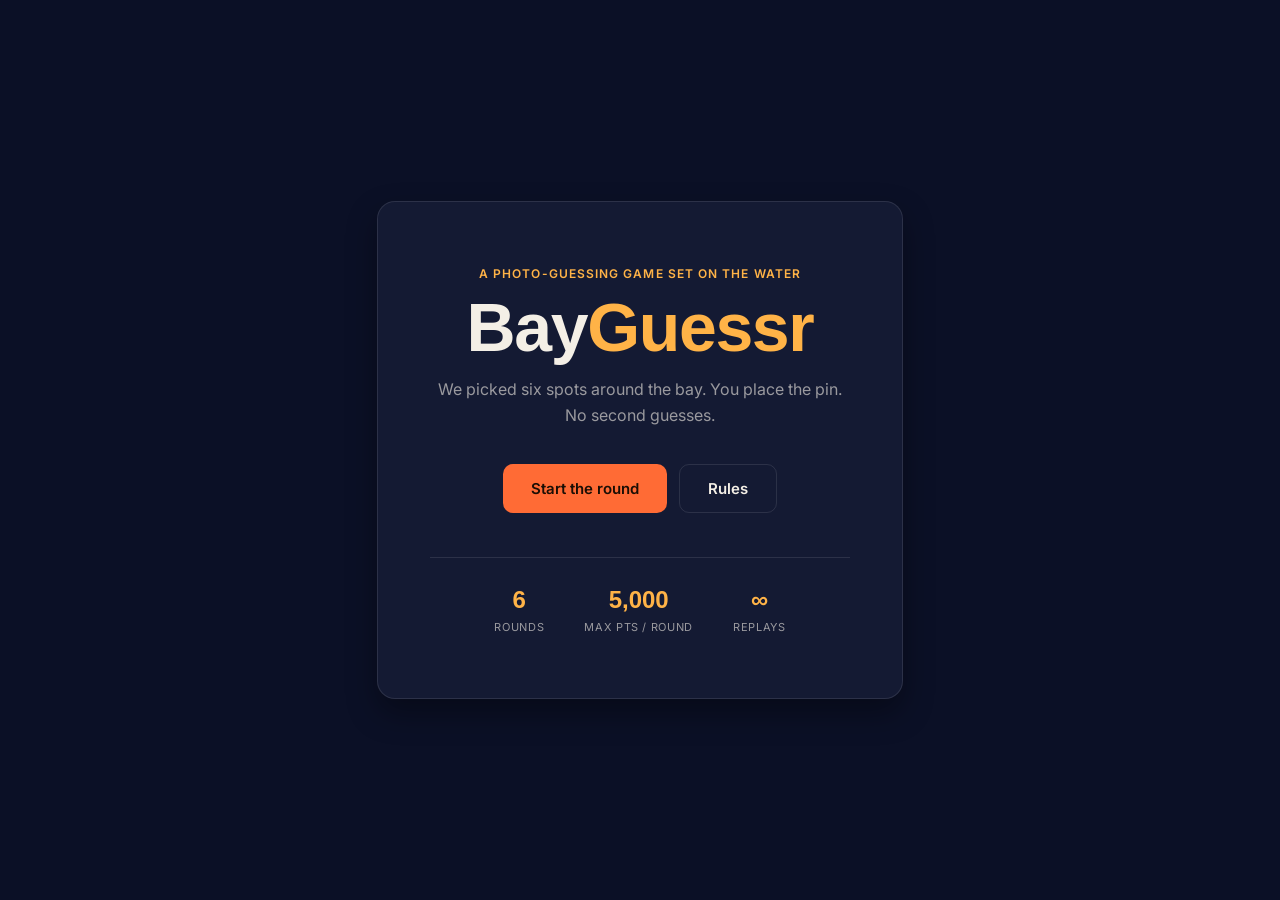
==== MarinaBay Guesser/index.html @ de671f03 "Add files via upload" ====
<!DOCTYPE html>
<html lang="en">
<head>
<meta charset="UTF-8">
<meta name="viewport" content="width=device-width, initial-scale=1.0">
<title>BayGuessr — Guess the Bay</title>
<link rel="preconnect" href="https://fonts.googleapis.com">
<link rel="preconnect" href="https://fonts.gstatic.com" crossorigin>
<link href="https://fonts.googleapis.com/css2?family=Fraunces:opsz,wght@9..144,400;9..144,500;9..144,600;9..144,700&family=Inter:wght@400;500;600;700&display=swap" rel="stylesheet">
<link rel="stylesheet" href="styles.css">
</head>
<body>


<!-- Ambient sunset backdrop, shifts hue as rounds progress -->
<div class="sky" id="sky">
  <div class="sky-glow"></div>
  <svg class="skyline" viewBox="0 0 1440 220" preserveAspectRatio="none" aria-hidden="true">
    <rect x="0" y="140" width="60" height="80" fill="currentColor"/>
    <rect x="70" y="110" width="40" height="110" fill="currentColor"/>
    <rect x="120" y="160" width="50" height="60" fill="currentColor"/>
    <rect x="640" y="90" width="26" height="130" fill="currentColor"/>
    <rect x="678" y="70" width="26" height="150" fill="currentColor"/>
    <rect x="716" y="90" width="26" height="130" fill="currentColor"/>
    <path d="M628 90 Q690 40 754 90 L754 100 Q690 60 628 100 Z" fill="currentColor"/>
    <path d="M300 220 L300 130 Q300 110 320 110 Q340 110 340 130 L340 145 Q340 160 355 160 L365 160" fill="none" stroke="currentColor" stroke-width="4"/>
    <circle cx="320" cy="105" r="22" fill="currentColor" opacity="0.85"/>
    <path d="M380 220 L380 150 Q380 132 398 132" fill="none" stroke="currentColor" stroke-width="4"/>
    <circle cx="398" cy="128" r="16" fill="currentColor" opacity="0.85"/>
    <rect x="900" y="120" width="30" height="100" fill="currentColor"/>
    <rect x="940" y="150" width="35" height="70" fill="currentColor"/>
    <rect x="985" y="100" width="28" height="120" fill="currentColor"/>
    <rect x="1200" y="130" width="45" height="90" fill="currentColor"/>
    <rect x="1260" y="160" width="30" height="60" fill="currentColor"/>
    <rect x="1330" y="110" width="40" height="110" fill="currentColor"/>
  </svg>
</div>

<!-- ============ START SCREEN ============ -->
<section class="screen active" id="screen-start">
  <div class="glass-card start-card">
    <p class="eyebrow">A photo-guessing game set on the water</p>
    <h1 class="logo">Bay<span>Guessr</span></h1>
    <p class="tagline">We picked six spots around the bay. You place the pin. No second guesses.</p>

    <div class="start-actions">
      <button class="btn btn-primary" id="btn-play">Start the round</button>
      <button class="btn btn-ghost" id="btn-howto">Rules</button>
    </div>

    <div class="start-meta">
      <div class="meta-item"><span class="meta-num">6</span><span class="meta-label">Rounds</span></div>
      <div class="meta-item"><span class="meta-num">5,000</span><span class="meta-label">Max pts / round</span></div>
      <div class="meta-item"><span class="meta-num">∞</span><span class="meta-label">Replays</span></div>
    </div>
  </div>
</section>

<!-- ============ INSTRUCTIONS MODAL ============ -->
<div class="modal-backdrop" id="modal-backdrop">
  <div class="glass-card modal-card">
    <h2>How this works</h2>
    <ol class="howto-list">
      <li><span class="step-num">01</span><div><strong>Look closely.</strong> One frame, one spot, somewhere around the bay.</div></li>
      <li><span class="step-num">02</span><div><strong>Commit to a pin.</strong> Click the map — you only get one drop.</div></li>
      <li><span class="step-num">03</span><div><strong>Face the gap.</strong> A line shows exactly how far off you were.</div></li>
      <li><span class="step-num">04</span><div><strong>Walk away smarter.</strong> Every reveal drops a real fact about the spot.</div></li>
    </ol>
    <button class="btn btn-primary" id="btn-close-howto">Got it</button>
  </div>
</div>

<!-- ============ GAME SCREEN ============ -->
<section class="screen" id="screen-game">
  <header class="game-topbar glass-card">
    <div class="round-indicator">
      <span class="round-label">Round</span>
      <span class="round-count"><span id="round-current">1</span> / <span id="round-total">6</span></span>
    </div>
    <div class="progress-track"><div class="progress-fill" id="progress-fill"></div></div>
    <div class="score-live">
      <span class="round-label">Score</span>
      <span class="score-count" id="score-live">0</span>
    </div>
  </header>

  <div class="game-body">
    <div class="glass-card photo-panel">
      <div class="photo-frame" id="photo-frame"><!-- scene svg injected --></div>
      <p class="photo-caption">Name the spot.</p>
    </div>

    <div class="glass-card map-panel">
      <div class="map-wrap">
        <svg id="map-svg" viewBox="0 0 800 500" class="bay-map">
          
          <!-- This loads your local map image perfectly into the SVG -->
          <image href="map.jpg" x="0" y="0" width="800" height="500" preserveAspectRatio="none" />
          
          <g id="pins-layer"></g>
        </svg>
        <p class="map-hint">One click. Choose carefully.</p>
      </div>
      <button class="btn btn-primary btn-guess" id="btn-guess" disabled>Lock it in</button>
    </div>
  </div>
</section>

<!-- ============ REVEAL SCREEN ============ -->
<section class="screen" id="screen-reveal">
  <div class="reveal-body">
    <div class="glass-card reveal-map-panel">
      <svg id="reveal-svg" viewBox="0 0 800 500" class="bay-map">
        
        <!-- Same real local map image for the reveal screen -->
        <image href="map.jpg" x="0" y="0" width="800" height="500" preserveAspectRatio="none" />
        
        <g id="reveal-layer"></g>
      </svg>
    </div>

    <div class="glass-card reveal-info-panel">
      <p class="eyebrow" id="reveal-title-eyebrow">Location revealed</p>
      <h2 id="reveal-title">—</h2>
      <p class="reveal-fact" id="reveal-fact">—</p>

      <div class="reveal-stats">
        <div class="stat-block">
          <span class="stat-label">Distance</span>
          <span class="stat-value" id="reveal-distance">0 m</span>
        </div>
        <div class="stat-block">
          <span class="stat-label">Points earned</span>
          <span class="stat-value points" id="reveal-points">0</span>
        </div>
      </div>

      <button class="btn btn-primary" id="btn-next">Next round</button>
    </div>
  </div>
</section>

<!-- ============ END SCREEN ============ -->
<section class="screen" id="screen-end">
  <div class="glass-card end-card">
    <p class="eyebrow">That's the bay</p>
    <h2 class="end-score-label">Your total</h2>
    <div class="end-score" id="end-score">0</div>
    <p class="end-score-max">out of <span id="end-score-max">30,000</span></p>

    <div class="end-stats">
      <div class="stat-block">
        <span class="stat-label">Best round</span>
        <span class="stat-value" id="stat-best">—</span>
      </div>
      <div class="stat-block">
        <span class="stat-label">Avg. distance</span>
        <span class="stat-value" id="stat-avg-dist">—</span>
      </div>
      <div class="stat-block">
        <span class="stat-label">Perfect pins</span>
        <span class="stat-value" id="stat-perfect">—</span>
      </div>
    </div>

    <div class="leaderboard">
      <h3>Leaderboard</h3>
      <ol id="leaderboard-list"></ol>
    </div>

    <button class="btn btn-primary" id="btn-replay">Play again</button>
  </div>
</section>

<script src="script1.js"></script>
</body>
</html>
---- MarinaBay Guesser/styles.css ----
:root{
  --navy: #0b1026;
  --panel: #141a33;
  --plum: #241a3d;
  --orange: #ff6b35;
  --gold: #ffb347;
  --pink: #ff8fa3;
  --glass: rgba(255,255,255,0.045);
  --glass-border: rgba(255,255,255,0.10);
  --text-hi: #f4efe6;
  --text-lo: rgba(244,239,230,0.60);
  --radius: 18px;
  --font-display: 'Bricolage Grotesque', sans-serif;
  --font-body: 'Inter', sans-serif;
}

*{ box-sizing: border-box; }
html,body{
  margin:0; padding:0; min-height:100%;
  font-family: var(--font-body);
  color: var(--text-hi);
  background: var(--navy);
  overflow-x:hidden;
}

@media (prefers-reduced-motion: reduce){
  *{ animation-duration: 0.01ms !important; transition-duration: 0.01ms !important; }
}

.sky{
  position: fixed; inset:0; z-index:-1;
  background: var(--navy);
}
.sky-glow{
  position:absolute; inset:0;
  background: var(--plum);
  opacity: 0.35;
}
.sky.dusk .sky-glow{ background: #33213f; opacity: 0.4; }
.sky.night .sky-glow{ background: #171226; opacity: 0.5; }
.skyline{
  position:absolute; left:0; right:0; bottom:0; width:100%; height:30vh; min-height:170px;
  color: rgba(0,0,0,0.45);
}

.screen{
  display:none;
  min-height:100vh;
  width:100%;
  align-items:center;
  justify-content:center;
  padding: 32px 20px;
  position:relative;
  z-index:1;
}
.screen.active{ display:flex; flex-direction:column; }

.glass-card{
  background: var(--panel);
  border: 1px solid var(--glass-border);
  border-radius: var(--radius);
  box-shadow: 0 14px 30px rgba(0,0,0,0.35);
}

.eyebrow{
  font-family: var(--font-body);
  font-size: 12px;
  letter-spacing: 0.09em;
  text-transform: uppercase;
  color: var(--gold);
  margin: 0 0 12px;
  font-weight: 600;
}
h1, h2, h3{ font-family: var(--font-display); margin: 0; }

.btn{
  font-family: var(--font-body);
  font-weight: 600;
  font-size: 15px;
  border-radius: 10px;
  padding: 14px 28px;
  border: none;
  cursor: pointer;
  transition: opacity 0.15s ease, transform 0.1s ease;
}
.btn:active{ transform: scale(0.98); }
.btn:disabled{ opacity:0.35; cursor:not-allowed; }
.btn-primary{
  background: var(--orange);
  color: #1a0e05;
}
.btn-primary:hover:not(:disabled){ opacity: 0.92; }
.btn-ghost{
  background: transparent;
  color: var(--text-hi);
  border: 1px solid var(--glass-border);
}
.btn-ghost:hover{ background: rgba(255,255,255,0.05); }

.start-card{
  max-width: 600px;
  padding: 64px 52px;
  text-align:center;
}
.logo{
  font-size: clamp(46px, 7vw, 68px);
  font-weight: 800;
  letter-spacing: -0.02em;
  line-height: 1;
  margin-bottom: 16px;
  color: var(--text-hi);
}
.logo span{ color: var(--gold); }
.tagline{
  color: var(--text-lo);
  font-size: 16px;
  max-width: 420px;
  margin: 0 auto 36px;
  line-height: 1.6;
}
.start-actions{
  display:flex; gap:12px; justify-content:center; flex-wrap:wrap;
  margin-bottom: 44px;
}
.start-meta{
  display:flex; justify-content:center; gap:40px;
  border-top: 1px solid var(--glass-border);
  padding-top: 28px;
}
.meta-item{ display:flex; flex-direction:column; gap:6px; }
.meta-num{ font-family: var(--font-display); font-size: 24px; font-weight: 700; color: var(--gold); }
.meta-label{ font-size: 11px; color: var(--text-lo); text-transform: uppercase; letter-spacing: 0.06em; }

.modal-backdrop{
  display:none;
  position: fixed; inset:0; z-index: 50;
  background: rgba(4,3,12,0.6);
  align-items:center; justify-content:center;
  padding: 20px;
}
.modal-backdrop.active{ display:flex; }
.modal-card{
  max-width: 460px;
  width: 100%;
  padding: 38px 36px;
}
.modal-card h2{ font-size: 24px; margin-bottom: 24px; }
.howto-list{
  list-style:none; margin:0 0 28px; padding:0;
  display:flex; flex-direction:column; gap:18px;
}
.howto-list li{ display:flex; gap:14px; align-items:flex-start; font-size:14px; color: var(--text-lo); line-height:1.55; }
.howto-list strong{ color: var(--text-hi); }
.step-num{
  font-family: var(--font-display);
  font-weight: 700;
  color: var(--orange);
  font-size: 12px;
  padding: 4px 8px;
  border: 1px solid var(--glass-border);
  border-radius: 6px;
  flex-shrink:0;
}

#screen-game{ max-width: 1160px; margin: 0 auto; align-items:stretch; }
.game-topbar{
  display:flex; align-items:center; gap:26px;
  padding: 18px 26px;
  margin-bottom: 22px;
}
.round-indicator, .score-live{ display:flex; flex-direction:column; gap:3px; min-width:90px; }
.round-label{ font-size:11px; text-transform:uppercase; letter-spacing:0.06em; color: var(--text-lo); }
.round-count, .score-count{ font-family: var(--font-display); font-size:19px; font-weight:700; }
.score-count{ color: var(--gold); }
.progress-track{
  flex:1; height:6px; border-radius:999px;
  background: rgba(255,255,255,0.08);
  overflow:hidden;
}
.progress-fill{
  height:100%; width:0%;
  background: var(--orange);
  transition: width 0.4s ease;
}

.game-body{
  display:grid;
  grid-template-columns: 1.1fr 1fr;
  gap: 22px;
  flex:1;
}
@media (max-width: 880px){
  .game-body{ grid-template-columns: 1fr; }
}

.photo-panel, .map-panel{ padding: 22px; display:flex; flex-direction:column; gap:16px; }

.photo-frame{
  border-radius: 12px;
  overflow:hidden;
  aspect-ratio: 4/3;
  position:relative;
  border: 1px solid var(--glass-border);
}
.photo-frame svg{ width:100%; height:100%; display:block; }
.photo-caption{ margin:0; color: var(--text-lo); font-size:14px; text-align:center; }

.map-wrap{ position:relative; border-radius:12px; overflow:hidden; border: 1px solid var(--glass-border); flex:1; aspect-ratio: 8/5; }
.bay-map{ width:100%; height:100%; display:block; cursor: crosshair; }
.map-hint{
  position:absolute; bottom:12px; left:50%; transform:translateX(-50%);
  font-size:12px; color: rgba(255,255,255,0.8);
  background: rgba(6,4,16,0.65); padding:6px 14px; border-radius:8px;
  pointer-events:none;
}
.btn-guess{ align-self:center; }

.pin{ transform-origin: center bottom; }

#screen-reveal{ max-width: 1160px; margin:0 auto; }
.reveal-body{
  display:grid; grid-template-columns: 1.1fr 1fr; gap:22px;
  width:100%;
}
@media (max-width: 880px){ .reveal-body{ grid-template-columns:1fr; } }
.reveal-map-panel{ padding:0; overflow:hidden; aspect-ratio: 8/5; }
.reveal-map-panel svg{ width:100%; height:100%; display:block; }
.reveal-info-panel{ padding: 32px; display:flex; flex-direction:column; }
.reveal-info-panel h2{ font-size: 26px; margin-bottom: 14px; }
.reveal-fact{ color: var(--text-lo); line-height:1.65; font-size:15px; margin-bottom:26px; }
.reveal-stats{ display:flex; gap:22px; margin-bottom:auto; padding-bottom: 32px; }
.stat-block{ display:flex; flex-direction:column; gap:5px; }
.stat-label{ font-size:11px; text-transform:uppercase; letter-spacing:0.05em; color: var(--text-lo); }
.stat-value{ font-family: var(--font-display); font-size:23px; font-weight:700; }
.stat-value.points{ color: var(--gold); }

.guess-line{ stroke: var(--pink); stroke-width:2; stroke-dasharray: 5 4; }

.end-card{ max-width: 540px; padding: 52px 46px; text-align:center; }
.end-score-label{ font-size:14px; color: var(--text-lo); font-weight:500; text-transform:uppercase; letter-spacing:0.06em; margin-bottom:8px; }
.end-score{
  font-family: var(--font-display); font-weight:800;
  font-size: clamp(52px, 9vw, 78px);
  color: var(--gold);
  line-height:1;
}
.end-score-max{ color: var(--text-lo); font-size:13px; margin: 8px 0 30px; }
.end-stats{ display:flex; justify-content:center; gap:32px; padding: 24px 0; border-top:1px solid var(--glass-border); border-bottom:1px solid var(--glass-border); margin-bottom: 28px; }

.leaderboard{ text-align:left; margin-bottom: 32px; }
.leaderboard h3{ font-size:15px; margin-bottom:14px; color: var(--text-hi); }
.leaderboard ol{ list-style:none; margin:0; padding:0; display:flex; flex-direction:column; gap:8px; }
.leaderboard li{
  display:flex; justify-content:space-between; align-items:center;
  padding:11px 15px; border-radius:8px;
  background: rgba(255,255,255,0.03);
  font-size:14px;
}
.leaderboard li.is-you{
  background: rgba(255,179,71,0.10);
  border: 1px solid rgba(255,179,71,0.3);
  font-weight:700;
}
.lb-rank{ color: var(--text-lo); width:26px; display:inline-block; }
.lb-score{ color: var(--gold); font-weight:700; }
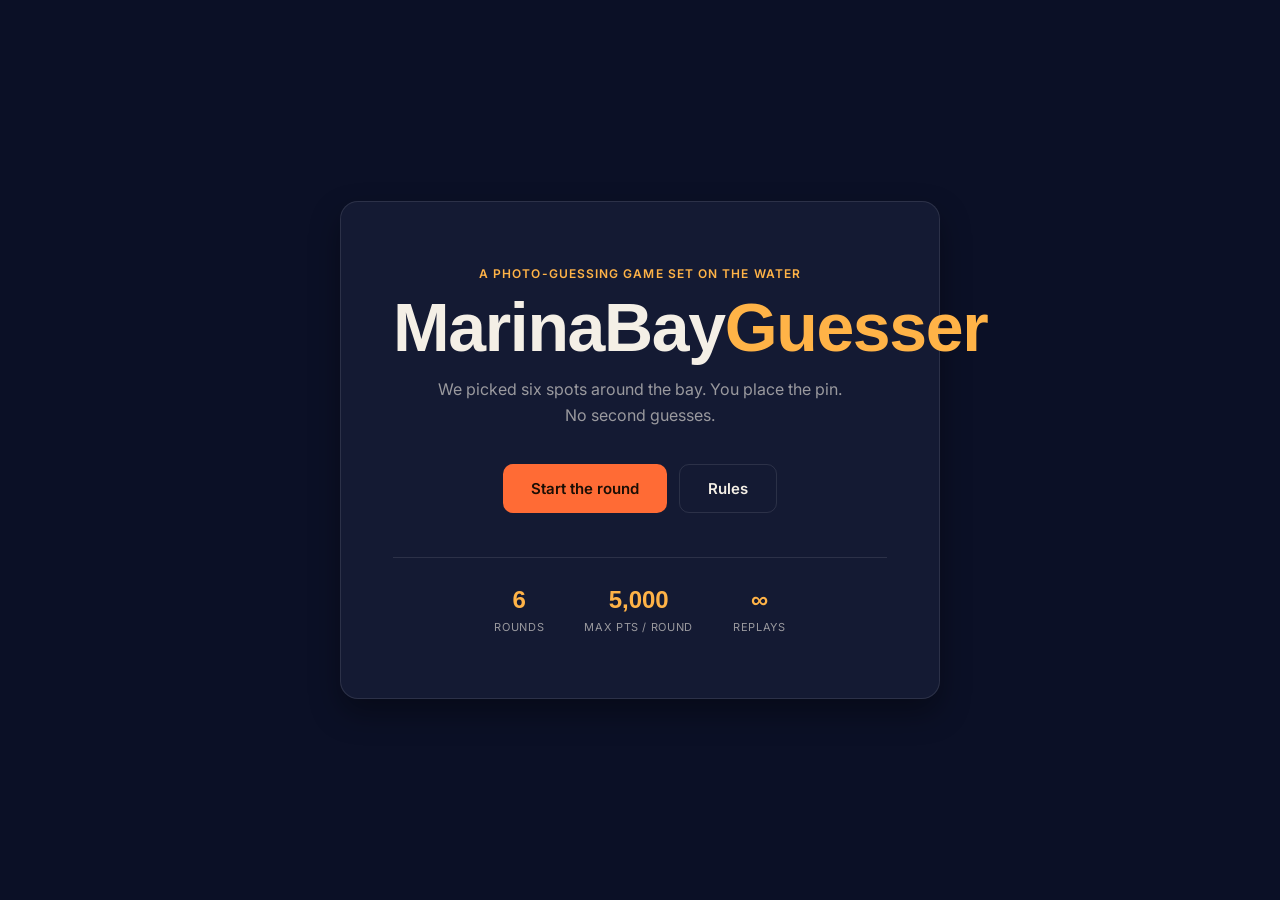
==== commit 3317e88f: "Update game title to 'MarinaBay Guesser'" ====
--- a/MarinaBay Guesser/index.html
+++ b/MarinaBay Guesser/index.html
@@ -3,7 +3,7 @@
 <head>
 <meta charset="UTF-8">
 <meta name="viewport" content="width=device-width, initial-scale=1.0">
-<title>BayGuessr — Guess the Bay</title>
+<title>MarinaBay Guesser — Guess the location</title>
 <link rel="preconnect" href="https://fonts.googleapis.com">
 <link rel="preconnect" href="https://fonts.gstatic.com" crossorigin>
 <link href="https://fonts.googleapis.com/css2?family=Fraunces:opsz,wght@9..144,400;9..144,500;9..144,600;9..144,700&family=Inter:wght@400;500;600;700&display=swap" rel="stylesheet">
@@ -12,7 +12,6 @@
 <body>
 
 
-<!-- Ambient sunset backdrop, shifts hue as rounds progress -->
 <div class="sky" id="sky">
   <div class="sky-glow"></div>
   <svg class="skyline" viewBox="0 0 1440 220" preserveAspectRatio="none" aria-hidden="true">
@@ -36,11 +35,10 @@
   </svg>
 </div>
 
-<!-- ============ START SCREEN ============ -->
 <section class="screen active" id="screen-start">
   <div class="glass-card start-card">
     <p class="eyebrow">A photo-guessing game set on the water</p>
-    <h1 class="logo">Bay<span>Guessr</span></h1>
+    <h1 class="logo">MarinaBay<span>Guesser</span></h1>
     <p class="tagline">We picked six spots around the bay. You place the pin. No second guesses.</p>
 
     <div class="start-actions">
@@ -56,7 +54,6 @@
   </div>
 </section>
 
-<!-- ============ INSTRUCTIONS MODAL ============ -->
 <div class="modal-backdrop" id="modal-backdrop">
   <div class="glass-card modal-card">
     <h2>How this works</h2>
@@ -70,7 +67,6 @@
   </div>
 </div>
 
-<!-- ============ GAME SCREEN ============ -->
 <section class="screen" id="screen-game">
   <header class="game-topbar glass-card">
     <div class="round-indicator">
@@ -86,7 +82,7 @@
 
   <div class="game-body">
     <div class="glass-card photo-panel">
-      <div class="photo-frame" id="photo-frame"><!-- scene svg injected --></div>
+      <div class="photo-frame" id="photo-frame"></div>
       <p class="photo-caption">Name the spot.</p>
     </div>
 
@@ -94,7 +90,7 @@
       <div class="map-wrap">
         <svg id="map-svg" viewBox="0 0 800 500" class="bay-map">
           
-          <!-- This loads your local map image perfectly into the SVG -->
+         
           <image href="map.jpg" x="0" y="0" width="800" height="500" preserveAspectRatio="none" />
           
           <g id="pins-layer"></g>
@@ -172,6 +168,6 @@
   </div>
 </section>
 
-<script src="script1.js"></script>
+<script src="script.js"></script>
 </body>
-</html>+</html>
--- a/MarinaBay Guesser/styles.css
+++ b/MarinaBay Guesser/styles.css
@@ -203,6 +203,15 @@
   border: 1px solid var(--glass-border);
 }
 .photo-frame svg{ width:100%; height:100%; display:block; }
+.photo-frame img{ width:100%; height:100%; display:block; object-fit:cover; }
+.photo-loading, .photo-fallback{
+  width:100%; height:100%; display:flex; flex-direction:column;
+  align-items:center; justify-content:center; gap:6px;
+  color: var(--text-lo); font-size:13px; background: rgba(255,255,255,0.03);
+  text-align:center; padding: 20px;
+}
+.photo-fallback-title{ margin:0; font-weight:600; color: var(--text-hi); }
+.photo-fallback-sub{ margin:0; color: var(--text-lo); }
 .photo-caption{ margin:0; color: var(--text-lo); font-size:14px; text-align:center; }
 
 .map-wrap{ position:relative; border-radius:12px; overflow:hidden; border: 1px solid var(--glass-border); flex:1; aspect-ratio: 8/5; }
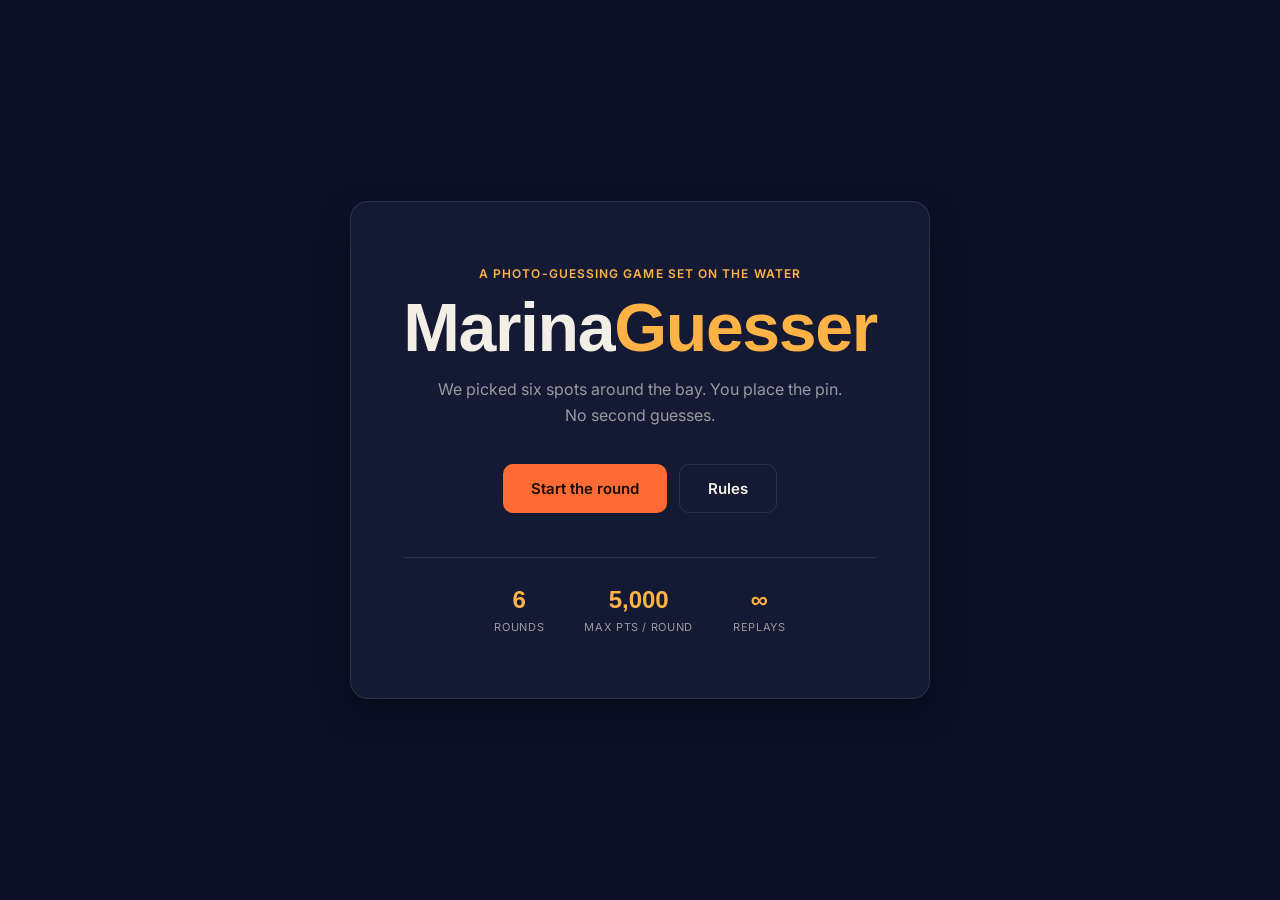
==== commit 6833fe40: "Fix logo text and update photo caption" ====
--- a/MarinaBay Guesser/index.html
+++ b/MarinaBay Guesser/index.html
@@ -1,4 +1,5 @@
 <!DOCTYPE html>
+
 <html lang="en">
 <head>
 <meta charset="UTF-8">
@@ -10,7 +11,6 @@
 <link rel="stylesheet" href="styles.css">
 </head>
 <body>
-
 
 <div class="sky" id="sky">
   <div class="sky-glow"></div>
@@ -38,7 +38,7 @@
 <section class="screen active" id="screen-start">
   <div class="glass-card start-card">
     <p class="eyebrow">A photo-guessing game set on the water</p>
-    <h1 class="logo">MarinaBay<span>Guesser</span></h1>
+    <h1 class="logo">Marina<span>Guesser</span></h1>
     <p class="tagline">We picked six spots around the bay. You place the pin. No second guesses.</p>
 
     <div class="start-actions">
@@ -83,7 +83,7 @@
   <div class="game-body">
     <div class="glass-card photo-panel">
       <div class="photo-frame" id="photo-frame"></div>
-      <p class="photo-caption">Name the spot.</p>
+      <p class="photo-caption">Name the spot(IF YOU KNOWWWW)</p>
     </div>
 
     <div class="glass-card map-panel">
@@ -102,13 +102,11 @@
   </div>
 </section>
 
-<!-- ============ REVEAL SCREEN ============ -->
 <section class="screen" id="screen-reveal">
   <div class="reveal-body">
     <div class="glass-card reveal-map-panel">
       <svg id="reveal-svg" viewBox="0 0 800 500" class="bay-map">
         
-        <!-- Same real local map image for the reveal screen -->
         <image href="map.jpg" x="0" y="0" width="800" height="500" preserveAspectRatio="none" />
         
         <g id="reveal-layer"></g>
@@ -136,7 +134,6 @@
   </div>
 </section>
 
-<!-- ============ END SCREEN ============ -->
 <section class="screen" id="screen-end">
   <div class="glass-card end-card">
     <p class="eyebrow">That's the bay</p>
